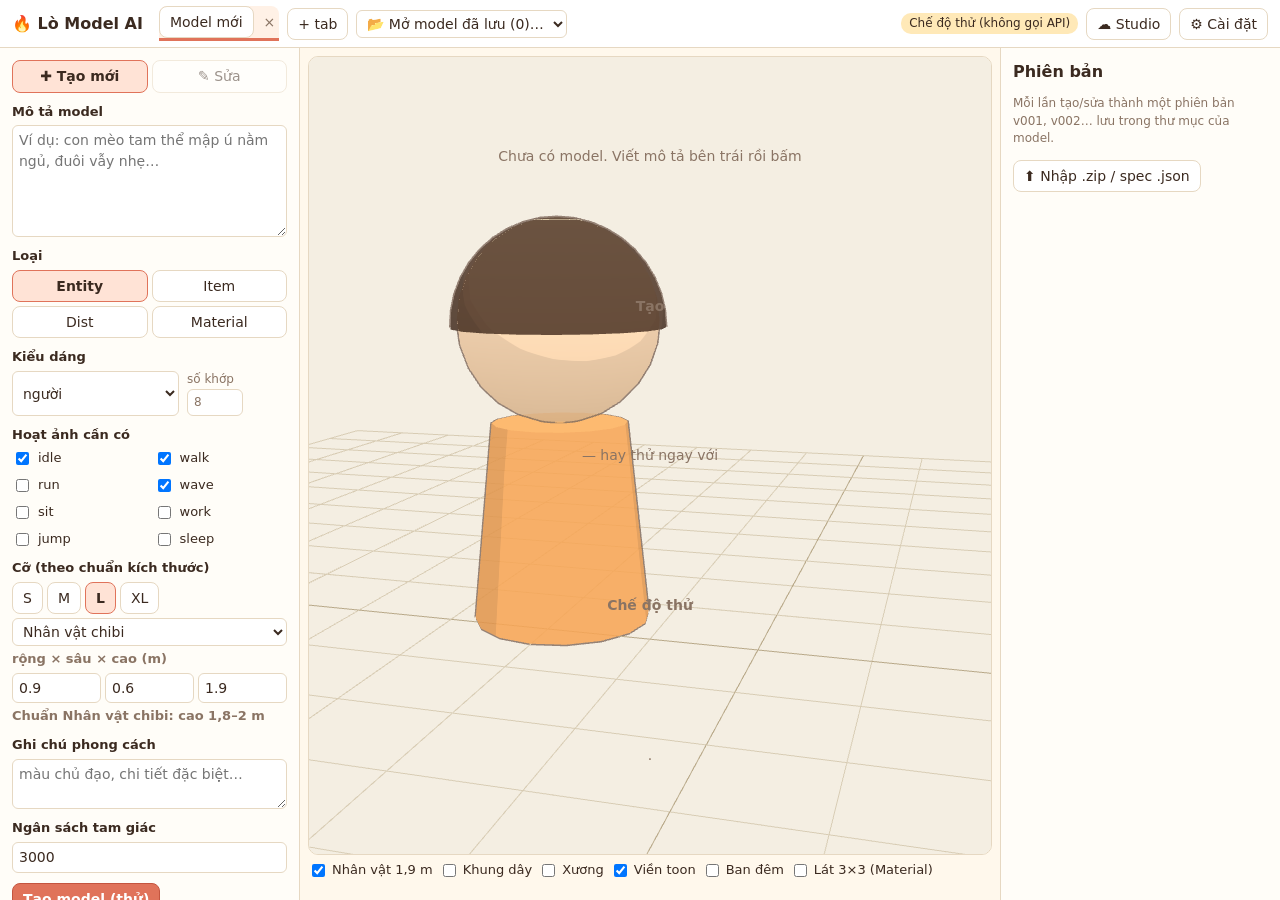
==== mo-hinh/index.html @ af05e013 "Cập nhật từ ntruong2/pho-may@47ba83d" ====
<!doctype html>
<html lang="vi">
<head>
<meta charset="utf-8">
<meta name="viewport" content="width=device-width, initial-scale=1">
<title>Lò Model AI</title>
<link rel="stylesheet" href="mo-hinh.css">
</head>
<body>
<header class="dau">
  <b class="logo">🔥 Lò Model AI</b>
  <nav id="tabs" class="tabs"></nav>
  <button id="them-tab" class="nho-nut" title="Mở thêm một model (chạy song song)">+ tab</button>
  <select id="mo-model" title="Mở model đã lưu"><option value="">📂 Mở model đã lưu…</option></select>
  <span class="gian"></span>
  <span id="che-do" class="the-nho"></span>
  <a href="../studio/" class="nho-nut">☁ Studio</a>
  <button id="nut-cai" class="nho-nut" title="Cài đặt API key, model, thư mục làm việc">⚙ Cài đặt</button>
</header>
<main class="khung">
  <aside id="trai" class="trai"></aside>
  <section class="giua">
    <div class="cv-boc"><canvas id="cv"></canvas><div id="trong" class="trong">Chưa có model. Viết mô tả bên trái rồi bấm <b>Tạo</b> — hay thử ngay với <b>Chế độ thử</b>.</div></div>
    <div class="thanh" id="bat"></div>
    <div class="thanh" id="hoat-anh"></div>
    <div id="co" class="co"></div>
    <div id="tien-do" class="tien-do" hidden></div>
  </section>
  <aside id="phai" class="phai"></aside>
</main>
<dialog id="cai-dat">
  <form method="dialog" class="cai">
    <h2>Cài đặt</h2>
    <label>Anthropic API key của bạn<input type="password" name="key" autocomplete="off" placeholder="sk-ant-…"></label>
    <p class="canh">⚠ Khoá chỉ lưu trong <b>localStorage của trình duyệt này</b> và chỉ gửi thẳng tới <code>api.anthropic.com</code>; không có máy chủ trung gian, không đưa vào mã nguồn. Trang gọi API từ trình duyệt bằng tuỳ chọn <code>dangerouslyAllowBrowser</code> của SDK: bất kỳ mã nào chạy trên trang này (tiện ích trình duyệt, ai dùng chung máy) đều có thể đọc khoá. Chỉ dùng trên máy riêng, nên tạo khoá riêng có hạn mức chi tiêu thấp ở console.anthropic.com và xoá khoá khi xong.</p>
    <div class="hai">
      <label>Model<select name="model"></select></label>
      <label>Effort<select name="effort"></select></label>
    </div>
    <label class="chk"><input type="checkbox" name="fallback"> Fallback phía máy chủ (<code>fallbacks: "default"</code>): nếu bị bộ lọc an toàn từ chối, Anthropic tự chạy lại bằng model dự phòng và báo cho bạn.</label>
    <label class="chk"><input type="checkbox" name="structured"> Structured output (JSON schema). Tắt nếu máy chủ báo schema quá phức tạp.</label>
    <label class="chk"><input type="checkbox" name="thu"> Chế độ thử: không gọi API, dùng spec mẫu có sẵn (miễn phí).</label>
    <p class="nho">Ước tính chi phí Opus 5.5 ($4 / $20 mỗi triệu token vào / ra): lời nhắc hệ thống ~9k token (được cache, lần sau rẻ ~10×), mỗi lần tạo ~8–30k token ra (gồm phần suy nghĩ) ≈ <b>0,2–0,7 USD</b>; effort cao hơn thì đắt và chậm hơn.</p>
    <h3>Thư mục làm việc</h3>
    <p class="nho">Model lưu trong kho riêng của trình duyệt (<span id="kieu-kho"></span>). Trên Chrome/Edge có thể soi gương sang một thư mục thật trên máy.</p>
    <div class="hang"><button type="button" id="chon-tm">Chọn thư mục làm việc</button><button type="button" id="bo-tm">Bỏ thư mục</button><span id="ten-tm" class="nho"></span></div>
    <div class="hang cuoi"><button type="button" id="xoa-key">Xoá khoá</button><span class="gian"></span><button value="ok" class="chinh">Lưu</button></div>
  </form>
</dialog>
<script type="module" src="app.js"></script>
</body>
</html>
---- mo-hinh/mo-hinh.css ----
:root { --nen: #FFF8EC; --the: #FFFFFF; --chu: #3B2A20; --nhat: #8A7464; --vien: #E6D8C2; --chinh: #E0735A; --chinh-2: #C4553F; --do: #D23A2A; --vang: #B7791F; --xanh: #3F8F5A; }
* { box-sizing: border-box; }
html, body { margin: 0; height: 100%; }
body { background: var(--nen); color: var(--chu); font: 14px/1.45 system-ui, -apple-system, "Segoe UI", sans-serif; display: flex; flex-direction: column; }
button, select, input, textarea { font: inherit; color: inherit; }
button { background: var(--the); border: 1px solid var(--vien); border-radius: 8px; padding: 5px 10px; cursor: pointer; }
button:hover { border-color: var(--chinh); }
button.chinh { background: var(--chinh); color: #fff; border-color: var(--chinh-2); font-weight: 600; }
button:disabled { opacity: .5; cursor: default; }
input, select, textarea { background: #fff; border: 1px solid var(--vien); border-radius: 6px; padding: 4px 6px; }
textarea { width: 100%; resize: vertical; }
.dau { display: flex; align-items: center; gap: 8px; padding: 6px 12px; background: #fff; border-bottom: 1px solid var(--vien); flex-wrap: wrap; }
.logo { font-size: 16px; margin-right: 8px; }
.gian { flex: 1; }
.nho-nut { text-decoration: none; color: inherit; border: 1px solid var(--vien); border-radius: 8px; padding: 5px 10px; background: #fff; }
.tabs { display: flex; gap: 4px; flex-wrap: wrap; }
.tab { display: flex; align-items: center; gap: 6px; border-radius: 8px 8px 0 0; border-bottom: 3px solid transparent; }
.tab.chon { border-bottom-color: var(--chinh); background: #FFF1E6; }
.tab .x { border: 0; padding: 0 4px; background: none; color: var(--nhat); }
.tab .chay { width: 8px; height: 8px; border-radius: 50%; background: var(--vang); animation: nhay 1s infinite; }
@keyframes nhay { 50% { opacity: .2; } }
.the-nho { font-size: 12px; padding: 2px 8px; border-radius: 10px; background: #F3E6D3; }
.the-nho.thu { background: #FFE9B8; }
.khung { flex: 1; display: grid; grid-template-columns: 300px 1fr 280px; min-height: 0; }
.trai, .phai { overflow: auto; padding: 12px; background: #FFFDF8; }
.trai { border-right: 1px solid var(--vien); }
.phai { border-left: 1px solid var(--vien); }
.giua { display: flex; flex-direction: column; min-width: 0; min-height: 0; padding: 8px; gap: 6px; }
.cv-boc { position: relative; flex: 1; min-height: 280px; border-radius: 10px; overflow: hidden; border: 1px solid var(--vien); }
#cv { width: 100%; height: 100%; display: block; }
[hidden] { display: none !important; }
.trong { position: absolute; inset: 0; display: grid; place-items: center; text-align: center; padding: 24px; color: var(--nhat); pointer-events: none; }
.thanh { display: flex; gap: 6px; flex-wrap: wrap; align-items: center; }
.thanh label { display: flex; gap: 4px; align-items: center; font-size: 13px; }
.thanh .nhan { font-size: 12px; color: var(--nhat); }
.thanh button.dang { background: #FFE3D6; border-color: var(--chinh); }
.co { font-size: 13px; }
.co .do { color: var(--do); font-weight: 600; }
.co .vang { color: var(--vang); }
.co ul { margin: 4px 0; padding-left: 18px; }
.tien-do { background: #fff; border: 1px solid var(--vien); border-radius: 8px; padding: 8px; font-size: 12px; max-height: 180px; overflow: auto; }
.tien-do pre { white-space: pre-wrap; margin: 4px 0; color: var(--nhat); font: 12px/1.4 ui-monospace, monospace; }
.tien-do .loi { color: var(--do); font-weight: 600; }
.tien-do .tb { color: var(--vang); }
h2 { font-size: 16px; margin: 0 0 8px; }
h3 { font-size: 14px; margin: 14px 0 6px; }
.nhom { display: flex; flex-direction: column; gap: 4px; margin-bottom: 10px; }
.nhom > span { font-weight: 600; font-size: 13px; }
.hang { display: flex; gap: 6px; align-items: center; flex-wrap: wrap; }
.hai { display: grid; grid-template-columns: 1fr 1fr; gap: 8px; }
.chk { display: flex; gap: 6px; align-items: flex-start; font-size: 13px; }
.nho { font-size: 12px; color: var(--nhat); }
.chon-loai { display: grid; grid-template-columns: 1fr 1fr; gap: 4px; }
.chon-loai button.chon, .co-san button.chon, .che-do-form button.chon { background: #FFE3D6; border-color: var(--chinh); font-weight: 600; }
.che-do-form { display: grid; grid-template-columns: 1fr 1fr; gap: 4px; margin-bottom: 10px; }
.co-san { display: flex; gap: 4px; }
.so3 { display: grid; grid-template-columns: repeat(3, 1fr); gap: 4px; }
.so3 input { width: 100%; }
.pb { display: grid; grid-template-columns: 64px 1fr; gap: 8px; padding: 8px; border: 1px solid var(--vien); border-radius: 8px; margin-bottom: 6px; background: #fff; }
.pb.chon { border-color: var(--chinh); box-shadow: 0 0 0 2px #FFE3D6; }
.pb img { width: 64px; height: 48px; object-fit: cover; border-radius: 4px; background: #F4EEE2; }
.pb b { font-size: 13px; }
.pb .p { font-size: 12px; color: var(--chu); overflow: hidden; display: -webkit-box; -webkit-line-clamp: 2; -webkit-box-orient: vertical; }
.pb .diff { font-size: 11px; color: var(--xanh); }
.pb .hang button { padding: 2px 8px; font-size: 12px; }
dialog { border: 1px solid var(--vien); border-radius: 12px; max-width: 560px; width: calc(100% - 32px); background: var(--nen); color: var(--chu); }
.cai { display: flex; flex-direction: column; gap: 8px; }
.cai label:not(.chk) { display: flex; flex-direction: column; gap: 2px; font-weight: 600; font-size: 13px; }
.canh { background: #FFF1D6; border: 1px solid #F0C878; padding: 8px; border-radius: 8px; font-size: 12px; margin: 0; }
.cuoi { margin-top: 8px; }
@media (max-width: 900px) {
  .khung { grid-template-columns: 1fr; overflow: auto; }
  .trai, .phai { border: 0; }
  .cv-boc { min-height: 50vh; }
}
@media (prefers-color-scheme: dark) {
  :root:not([data-theme="light"]) { --nen: #221C18; --the: #2E2620; --chu: #F1E6D8; --nhat: #B7A594; --vien: #4A3E34; }
  :root:not([data-theme="light"]) .dau, :root:not([data-theme="light"]) .trai, :root:not([data-theme="light"]) .phai, :root:not([data-theme="light"]) .pb, :root:not([data-theme="light"]) .tien-do, :root:not([data-theme="light"]) .nho-nut, :root:not([data-theme="light"]) input, :root:not([data-theme="light"]) select, :root:not([data-theme="light"]) textarea, :root:not([data-theme="light"]) button:not(.chinh) { background: var(--the); }
  :root:not([data-theme="light"]) .tab.chon, :root:not([data-theme="light"]) .the-nho { background: #3A2E26; }
}
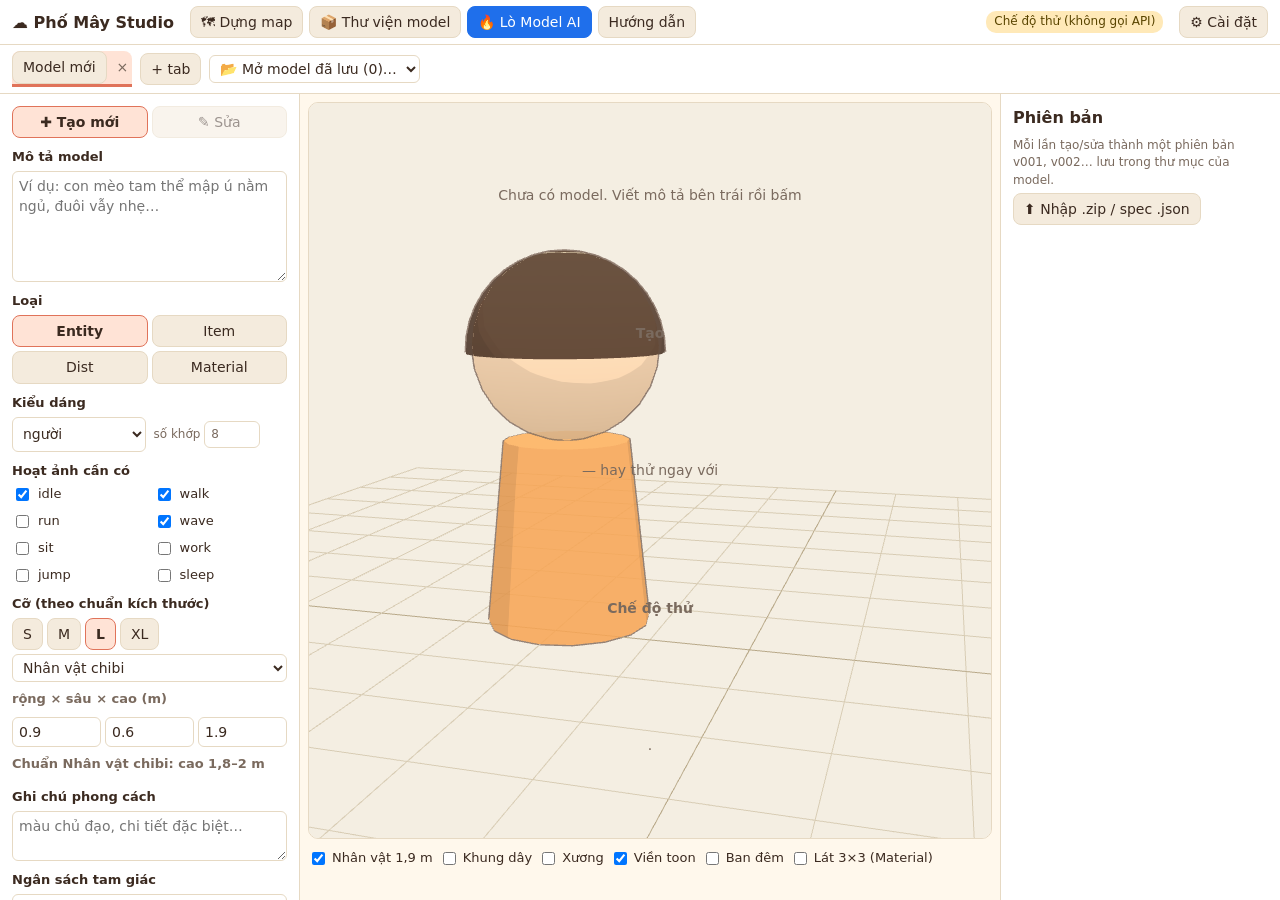
==== commit e6c432c7: "Cập nhật từ ntruong2/pho-may@6685aa8" ====
--- a/mo-hinh/index.html
+++ b/mo-hinh/index.html
@@ -1,52 +1,6 @@
 <!doctype html>
-<html lang="vi">
-<head>
-<meta charset="utf-8">
-<meta name="viewport" content="width=device-width, initial-scale=1">
-<title>Lò Model AI</title>
-<link rel="stylesheet" href="mo-hinh.css">
-</head>
-<body>
-<header class="dau">
-  <b class="logo">🔥 Lò Model AI</b>
-  <nav id="tabs" class="tabs"></nav>
-  <button id="them-tab" class="nho-nut" title="Mở thêm một model (chạy song song)">+ tab</button>
-  <select id="mo-model" title="Mở model đã lưu"><option value="">📂 Mở model đã lưu…</option></select>
-  <span class="gian"></span>
-  <span id="che-do" class="the-nho"></span>
-  <a href="../studio/" class="nho-nut">☁ Studio</a>
-  <button id="nut-cai" class="nho-nut" title="Cài đặt API key, model, thư mục làm việc">⚙ Cài đặt</button>
-</header>
-<main class="khung">
-  <aside id="trai" class="trai"></aside>
-  <section class="giua">
-    <div class="cv-boc"><canvas id="cv"></canvas><div id="trong" class="trong">Chưa có model. Viết mô tả bên trái rồi bấm <b>Tạo</b> — hay thử ngay với <b>Chế độ thử</b>.</div></div>
-    <div class="thanh" id="bat"></div>
-    <div class="thanh" id="hoat-anh"></div>
-    <div id="co" class="co"></div>
-    <div id="tien-do" class="tien-do" hidden></div>
-  </section>
-  <aside id="phai" class="phai"></aside>
-</main>
-<dialog id="cai-dat">
-  <form method="dialog" class="cai">
-    <h2>Cài đặt</h2>
-    <label>Anthropic API key của bạn<input type="password" name="key" autocomplete="off" placeholder="sk-ant-…"></label>
-    <p class="canh">⚠ Khoá chỉ lưu trong <b>localStorage của trình duyệt này</b> và chỉ gửi thẳng tới <code>api.anthropic.com</code>; không có máy chủ trung gian, không đưa vào mã nguồn. Trang gọi API từ trình duyệt bằng tuỳ chọn <code>dangerouslyAllowBrowser</code> của SDK: bất kỳ mã nào chạy trên trang này (tiện ích trình duyệt, ai dùng chung máy) đều có thể đọc khoá. Chỉ dùng trên máy riêng, nên tạo khoá riêng có hạn mức chi tiêu thấp ở console.anthropic.com và xoá khoá khi xong.</p>
-    <div class="hai">
-      <label>Model<select name="model"></select></label>
-      <label>Effort<select name="effort"></select></label>
-    </div>
-    <label class="chk"><input type="checkbox" name="fallback"> Fallback phía máy chủ (<code>fallbacks: "default"</code>): nếu bị bộ lọc an toàn từ chối, Anthropic tự chạy lại bằng model dự phòng và báo cho bạn.</label>
-    <label class="chk"><input type="checkbox" name="structured"> Structured output (JSON schema). Tắt nếu máy chủ báo schema quá phức tạp.</label>
-    <label class="chk"><input type="checkbox" name="thu"> Chế độ thử: không gọi API, dùng spec mẫu có sẵn (miễn phí).</label>
-    <p class="nho">Ước tính chi phí Opus 5.5 ($4 / $20 mỗi triệu token vào / ra): lời nhắc hệ thống ~9k token (được cache, lần sau rẻ ~10×), mỗi lần tạo ~8–30k token ra (gồm phần suy nghĩ) ≈ <b>0,2–0,7 USD</b>; effort cao hơn thì đắt và chậm hơn.</p>
-    <h3>Thư mục làm việc</h3>
-    <p class="nho">Model lưu trong kho riêng của trình duyệt (<span id="kieu-kho"></span>). Trên Chrome/Edge có thể soi gương sang một thư mục thật trên máy.</p>
-    <div class="hang"><button type="button" id="chon-tm">Chọn thư mục làm việc</button><button type="button" id="bo-tm">Bỏ thư mục</button><span id="ten-tm" class="nho"></span></div>
-    <div class="hang cuoi"><button type="button" id="xoa-key">Xoá khoá</button><span class="gian"></span><button value="ok" class="chinh">Lưu</button></div>
-  </form>
-</dialog>
-<script type="module" src="app.js"></script>
-</body>
-</html>
+<html lang="vi"><head><meta charset="utf-8"><meta name="viewport" content="width=device-width, initial-scale=1">
+<title>Lò Model AI → Phố Mây Studio</title>
+<meta http-equiv="refresh" content="0; url=../studio/#lo-ai">
+<script>location.replace('../studio/' + location.search + '#lo-ai' + (location.hash.length > 1 ? '/' + location.hash.slice(1) : ''));</script>
+</head><body style="font:16px system-ui;background:#FFF8EC;color:#3B2A20;padding:24px">Lò Model AI đã gộp vào <a href="../studio/#lo-ai">Phố Mây Studio → Lò Model AI</a>.</body></html>
